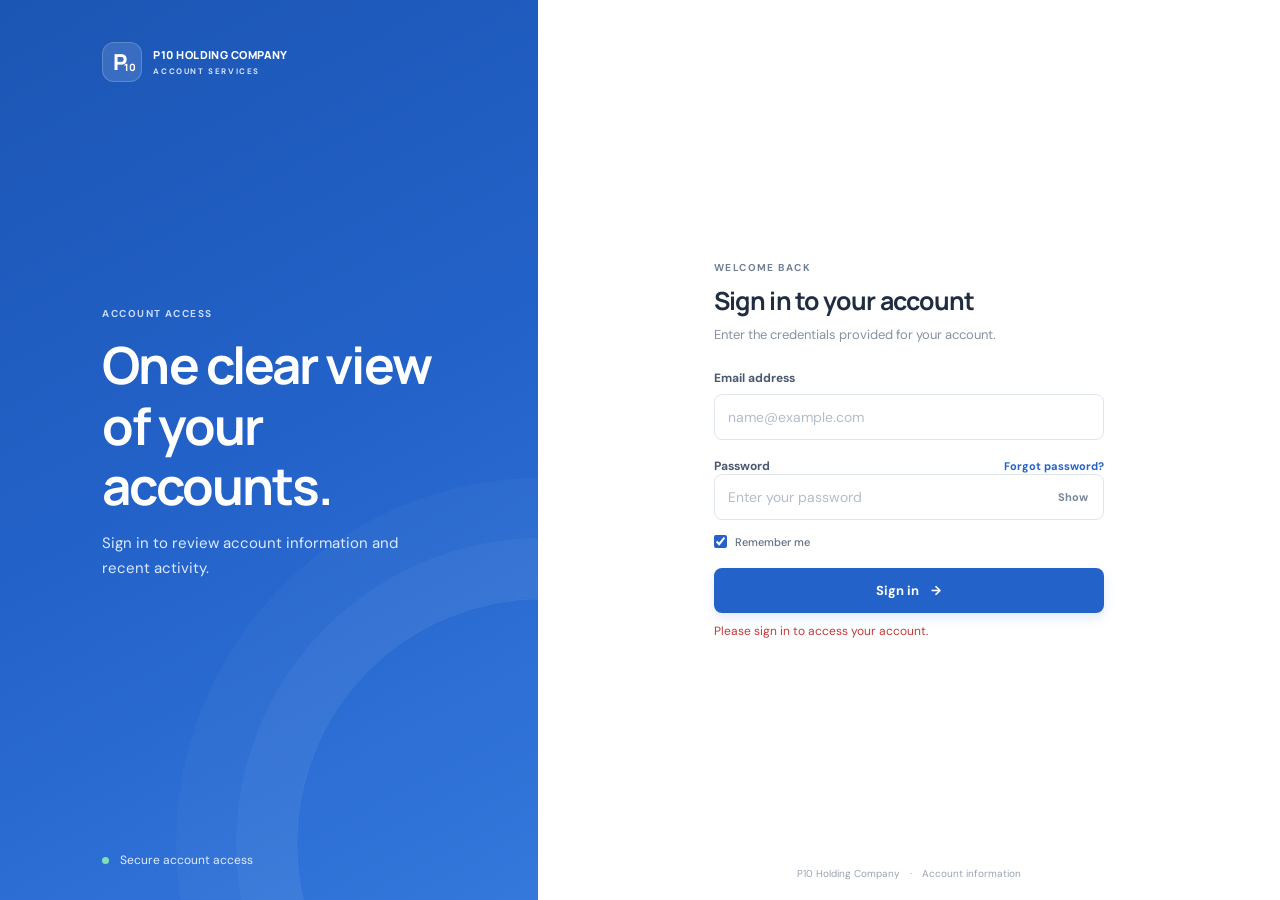
==== balances.html @ c2ef20ba "new" ====
<!doctype html>
<html lang="en">
<head>
  <meta charset="utf-8">
  <meta name="viewport" content="width=device-width, initial-scale=1">
  <meta name="theme-color" content="#2362c9">
  <title>Balance Details | P10 Holding Company</title>
  <link rel="stylesheet" href="/styles.css"><script src="/config.js"></script><script src="/auth-guard.js" defer></script>
</head>
<body>
  <div class="standalone-page">
    <header class="standalone-header">
      <a class="brand standalone-brand" href="/" aria-label="P10 Holding Company account dashboard">
        <span class="brand-mark"><b>P</b><i>10</i></span>
        <span class="brand-copy"><strong>P10 HOLDING COMPANY</strong><small>ACCOUNT SERVICES</small></span>
      </a>
      <nav aria-label="Main navigation">
        <a href="/">Dashboard</a>
        <a href="/transactions.html">Transaction history</a>
      </nav>
    </header>

    <main class="standalone-content balance-page">
      <a class="back-button" href="/">← Back to overview</a>

      <header class="detail-heading balance-page-heading">
        <p class="eyebrow">ACCOUNT OVERVIEW</p>
        <h1>Balance details</h1>
        <p class="muted">A clear breakdown of your account balances.</p>
      </header>

      <section class="balance-hero" aria-label="Total account balance">
        <div class="balance-hero-top">
          <div>
            <span class="balance-hero-label">TOTAL ACCOUNT BALANCE</span>
            <p class="balance-account-name"><span id="detailAccountLabel">Account</span> <span>·</span> <span id="detailCurrency">USD</span></p>
          </div>

        </div>
        <strong class="balance-total" id="detailTotal">—</strong>
        <div class="balance-hero-footer">
          <div class="balance-hero-stat">
            <span>Available balance</span>
            <strong id="detailAvailable">—</strong>
          </div>
          <div class="balance-hero-stat">
            <span>Amount currently due</span>
            <strong id="detailDue">—</strong>
          </div>
        </div>
      </section>

      <section class="balance-breakdown" aria-labelledby="breakdown-title">
        <div class="balance-section-heading">
          <div>
            <p class="eyebrow">ACCOUNT SUMMARY</p>
            <h2 id="breakdown-title">Balance breakdown</h2>
          </div>
          <span class="currency-chip" id="currencyChip">USD</span>
        </div>
        <div class="balance-breakdown-list">
          <div class="balance-breakdown-row">
            <span class="balance-row-icon total-row-icon">$</span>
            <span class="balance-row-label"><strong>Total account balance</strong><small id="breakdownAccountLabel">Account</small></span>
            <strong class="balance-row-amount" id="breakdownTotal">—</strong>
          </div>
          <div class="balance-breakdown-row">
            <span class="balance-row-icon available-row-icon">✓</span>
            <span class="balance-row-label"><strong>Available balance</strong><small>Funds available in this account</small></span>
            <strong class="balance-row-amount" id="breakdownAvailable">—</strong>
          </div>
          <div class="balance-breakdown-row">
            <span class="balance-row-icon due-row-icon">!</span>
            <span class="balance-row-label"><strong>Amount currently due</strong><small>Outstanding amount</small></span>
            <strong class="balance-row-amount due-row-amount" id="breakdownDue">—</strong>
          </div>
          <div class="balance-breakdown-row">
            <span class="balance-row-icon status-row-icon">●</span>
            <span class="balance-row-label"><strong>Account status</strong><small id="breakdownAccountLabel">Account</small></span>
            <span class="account-status-pill" id="detailAccountStatus">—</span>
          </div>
        </div>
      </section>

      <a class="button primary history-link" href="/transactions.html">View transaction history <span aria-hidden="true">→</span></a>
    </main>
  </div>
<script src="/balance-page.js" defer></script></body>
</html>
---- styles.css ----
@import url('https://fonts.googleapis.com/css2?family=DM+Sans:wght@400;500;600;700&family=Manrope:wght@500;600;700;800&display=swap');
:root{--blue:#2362c9;--blue-dark:#154cae;--navy:#17243a;--text:#202d41;--muted:#8792a3;--bg:#f5f7fa;--line:#e9edf3;--white:#fff;--green:#20a477;--amber:#df9d2b;--shadow:0 12px 32px rgba(25,48,83,.065);font-family:'DM Sans',-apple-system,BlinkMacSystemFont,'Segoe UI',sans-serif;color:var(--text);font-synthesis:none}*{box-sizing:border-box}body{margin:0;background:var(--bg);font-size:14px}button,input{font:inherit}button{cursor:pointer}button:focus-visible,input:focus-visible,a:focus-visible{outline:3px solid #93b7f6;outline-offset:2px}[hidden]{display:none!important}.muted{color:var(--muted);margin:7px 0 0;font-size:13px}.eyebrow{font-size:10px;letter-spacing:1.45px;font-weight:700;color:#718096;margin:0 0 9px}.brand{display:flex;align-items:center;gap:11px;color:var(--navy)}.brand-mark{width:40px;height:40px;border-radius:12px;background:var(--blue);color:#fff;display:inline-flex;align-items:center;justify-content:center;position:relative;box-shadow:0 5px 13px #2362c933}.brand-mark b{font:800 22px Manrope,sans-serif;line-height:1;transform:translateX(-2px)}.brand-mark i{font:800 10px Manrope,sans-serif;position:absolute;right:5px;bottom:7px;font-style:normal}.brand-copy{display:flex;flex-direction:column;gap:3px}.brand-copy strong{font:800 11px/1.35 Manrope,sans-serif;letter-spacing:.45px}.brand-copy small{font-size:8px;letter-spacing:1.6px;color:#8d98a8;font-weight:700}
/* Sign in */.login-shell{min-height:100vh;display:grid;grid-template-columns:minmax(330px,42%) 1fr;background:#fff}.login-aside{background:linear-gradient(152deg,#1c56b4,#2362c9 50%,#3478dc);color:#fff;padding:42px 8vw 32px;display:flex;flex-direction:column;justify-content:space-between;position:relative;overflow:hidden}.login-aside:after{content:'';position:absolute;width:490px;height:490px;border:1px solid #ffffff18;border-radius:50%;right:-250px;bottom:-190px;box-shadow:0 0 0 60px #ffffff09,0 0 0 120px #ffffff07}.brand-large{color:#fff;position:relative;z-index:1}.brand-large .brand-mark{background:#ffffff20;box-shadow:none;border:1px solid #ffffff30}.brand-large .brand-copy small{color:#d5e3ff}.login-message{position:relative;z-index:1;max-width:420px;margin-top:-30px}.login-message .eyebrow{color:#c6dcff}.login-message h1{font:700 clamp(34px,4vw,52px)/1.18 Manrope,sans-serif;letter-spacing:-1.9px;margin:14px 0}.login-message>p:last-child{font-size:15px;line-height:1.7;color:#dce9ff;max-width:340px}.aside-foot{font-size:12px;color:#e1ecff;position:relative;z-index:1}.status-dot{width:7px;height:7px;border-radius:50%;background:#7de1b6;display:inline-block;margin-right:8px}.login-content{display:flex;align-items:center;justify-content:center;padding:40px 24px;position:relative}.login-card{width:min(100%,390px)}.login-card h2{font:700 25px Manrope,sans-serif;letter-spacing:-.7px;margin:0 0 8px}.login-card form{margin-top:27px}.login-card label{display:block;font-size:12px;font-weight:700;color:#4a586d;margin-bottom:8px}.login-card input[type=email],.login-card input[type=password],.password-wrap input{height:46px;border:1px solid #dfe5ed;border-radius:8px;width:100%;padding:0 13px;color:var(--text);background:#fff;transition:border .18s,box-shadow .18s}.login-card input:focus{outline:0;border-color:#7ea5ed;box-shadow:0 0 0 3px #2362c91c}.login-card input::placeholder{color:#b3bdca}.password-label{display:flex;align-items:center;justify-content:space-between;margin-top:18px}.password-label label{margin:0}.text-button{padding:0;border:0;background:none;color:var(--blue);font-size:11px;font-weight:700}.password-wrap{position:relative}.password-wrap input{padding-right:62px}.eye-button{position:absolute;right:10px;top:50%;transform:translateY(-50%);border:0;background:none;color:#78869a;font-size:11px;font-weight:700}.check-row{display:flex!important;align-items:center;gap:8px;margin:15px 0 19px!important;font-size:11px!important;font-weight:500!important;color:#627086!important}.check-row input{accent-color:var(--blue);margin:0}.button{min-height:45px;padding:0 15px;border-radius:8px;border:1px solid transparent;font-weight:700;font-size:13px;display:inline-flex;align-items:center;justify-content:center;gap:12px;transition:transform .16s,background .16s,box-shadow .16s}.button:hover{transform:translateY(-1px)}.primary{background:var(--blue);color:#fff;box-shadow:0 5px 11px #2362c922}.primary:hover{background:var(--blue-dark)}.secondary{background:#fff;border-color:#dfe6ef;color:#30415b}.secondary:hover{border-color:#aec5eb;background:#f8faff}.full{width:100%}.form-message{font-size:12px;line-height:1.5;color:#c23939;min-height:0;margin:9px 0 0}.form-message:empty{display:none}.login-divider{display:flex;align-items:center;gap:12px;color:#b2bbc7;font-size:9px;letter-spacing:1px;margin:15px 0}.login-divider:before,.login-divider:after{content:'';height:1px;background:#edf0f4;flex:1}.sample-note{text-align:center;font-size:10px;color:#9aa4b2;margin:10px 0 0}.setup-note{border-radius:7px;background:#fff6e7;color:#73500e;padding:10px 12px;font-size:11px;line-height:1.5;margin-top:13px}.brand-mobile{display:none}.login-footer{position:absolute;bottom:20px;color:#9aa4b2;font-size:10px}.login-footer span{margin:0 7px}
/* Dashboard shell */.app-shell{min-height:100vh;display:grid;grid-template-columns:232px minmax(0,1fr)}.sidebar{height:100vh;position:sticky;top:0;background:#fff;border-right:1px solid var(--line);padding:25px 16px 15px;display:flex;flex-direction:column;z-index:4}.sidebar-brand{padding:0 7px 35px;text-decoration:none}.sidebar-brand .brand-mark{width:38px;height:38px}.sidebar-brand .brand-copy strong{font-size:10px}.nav-caption{font-size:9px;color:#a0a9b5;font-weight:700;letter-spacing:1.35px;padding:0 12px;margin:0 0 9px}.side-nav{display:grid;gap:4px}.nav-link{height:41px;border:0;background:none;color:#6e7b8d;text-align:left;padding:0 12px;border-radius:7px;display:flex;align-items:center;gap:12px;font-size:12px;font-weight:600;transition:background .15s,color .15s}.nav-link:hover{background:#f6f8fb;color:var(--blue)}.nav-link.active{background:#edf4ff;color:var(--blue);font-weight:700}.nav-icon{font-size:16px;width:17px;text-align:center;color:inherit}.more-caption{margin-top:31px}.sidebar-bottom{margin-top:auto}.help-card{background:#f7f9fc;border:1px solid #eff2f6;border-radius:9px;padding:12px;margin:0 2px 15px;display:grid;grid-template-columns:22px 1fr;column-gap:6px}.help-icon{grid-row:span 2;width:19px;height:19px;border-radius:50%;background:#e7f0ff;color:var(--blue);display:grid;place-items:center;font-size:11px;font-weight:700}.help-card strong{font-size:10px}.help-card small{font-size:9px;line-height:1.45;color:#8995a5;margin-top:4px}.logout-link{width:100%;border-top:1px solid #eff1f5;border-radius:0;padding-top:12px;height:48px}.main-area{min-width:0}.topbar{height:65px;background:#fff;border-bottom:1px solid var(--line);display:flex;align-items:center;justify-content:space-between;padding:0 33px;position:sticky;top:0;z-index:3}.breadcrumb{font-size:11px;color:#9aa4b1}.breadcrumb span{margin:0 9px;color:#c0c8d2}.breadcrumb strong{color:#43516a;font-weight:700}.top-actions{display:flex;align-items:center;gap:21px}.icon-button{background:none;border:0;color:#596982;font-size:19px;position:relative;padding:6px}.notification-dot{position:absolute;right:5px;top:5px;width:6px;height:6px;background:#e6535a;border:1px solid white;border-radius:50%}.profile-button{background:none;border:0;display:flex;align-items:center;gap:9px;text-align:left;padding:3px}.avatar{width:31px;height:31px;border-radius:50%;display:grid;place-items:center;background:#e7efff;color:var(--blue);font:700 13px Manrope,sans-serif}.profile-name{display:grid;gap:2px}.profile-name b{font-size:10px;color:#43516a}.profile-name small{font-size:9px;color:#9ba5b2}.chevron{font-size:13px;color:#94a0ae;margin-left:3px}.hamburger{display:none}.dashboard-content{max-width:1280px;margin:0 auto;padding:27px 32px 20px}.sample-banner{background:#fff8e9;border:1px solid #f0ddb1;border-radius:8px;padding:11px 13px;margin:0 0 20px;display:flex;align-items:center;gap:10px;color:#6c5427}.sample-mark{height:21px;width:21px;border-radius:50%;background:#f8e8bf;color:#8b641d;display:grid;place-items:center;font-size:12px;font-weight:700;flex:none}.sample-banner div{display:grid;gap:2px;flex:1}.sample-banner strong{font-size:11px}.sample-banner span:not(.sample-mark){font-size:10px;color:#87744d}.banner-close{border:0;background:none;color:#9c8759;font-size:18px}.welcome-row{display:flex;justify-content:space-between;align-items:end;margin-bottom:20px}.welcome-row h1{font:700 21px Manrope,sans-serif;letter-spacing:-.5px;margin:0;color:#202d41}.welcome-row .eyebrow{margin-bottom:6px}.date-chip{border:1px solid #e5eaf0;border-radius:7px;background:#fff;padding:8px 10px;display:flex;align-items:center;gap:8px;color:#758197;font-size:10px}.calendar-icon{font-size:14px;color:var(--blue)}.balance-layout{display:grid;grid-template-columns:minmax(0,1.72fr) minmax(215px,.8fr);gap:15px}.balance-card{min-height:180px;border-radius:12px;padding:19px 21px 16px;background:linear-gradient(116deg,#1c56b5,#2362c9 61%,#397ddd);color:#fff;position:relative;overflow:hidden;box-shadow:0 10px 22px #2362c92b}.balance-card:before{content:'';position:absolute;width:240px;height:240px;border:1px solid #ffffff18;border-radius:50%;right:-35px;top:-137px;box-shadow:0 0 0 27px #ffffff08,0 0 0 55px #ffffff06}.balance-card>*:not(.balance-glow){position:relative;z-index:1}.balance-card-top{display:flex;justify-content:space-between;align-items:center}.balance-card-top>div{display:flex;align-items:center;gap:8px}.balance-label{font-size:9px;letter-spacing:1.4px;font-weight:700;color:#d3e3ff}.balance-info{border:1px solid #ffffff70;border-radius:50%;width:15px;height:15px;background:#ffffff12;color:#fff;font-size:9px;padding:0;line-height:13px}.balance-account{display:flex;align-items:center;gap:7px;font-size:9px;color:#ecf3ff}.balance-account b{border-left:1px solid #ffffff54;padding-left:7px;font-size:8px;letter-spacing:.7px}.live-dot{width:5px;height:5px;border-radius:50%;background:#7ae0b3}.main-balance{font:700 34px Manrope,sans-serif;letter-spacing:-1px;margin:17px 0 18px;font-variant-numeric:tabular-nums}.balance-footer{display:flex;gap:36px;align-items:end}.balance-footer>span{display:grid;gap:4px}.balance-footer small{font-size:9px;color:#d2e2ff}.balance-footer b{font-size:12px;font-weight:700;font-variant-numeric:tabular-nums}.card-shape{margin-left:auto;display:flex;align-items:center}.card-shape i{width:25px;height:25px;border:1px solid #ffffff7a;border-radius:50%;display:block}.card-shape i+i{margin-left:-10px;background:#ffffff32}.balance-glow{position:absolute;width:130px;height:130px;background:#72a8ff33;filter:blur(30px);right:13%;bottom:-95px}.due-card{background:#fff;border:1px solid var(--line);border-radius:12px;min-height:180px;padding:17px 18px 13px;box-shadow:0 4px 14px #253a5907}.due-top{display:flex;align-items:center;justify-content:space-between}.due-icon{width:27px;height:27px;border-radius:8px;background:#fff5e3;color:#d08a15;display:grid;place-items:center;font-weight:700;font-size:14px}.due-tag{font-size:8px;letter-spacing:.7px;color:#a1a9b5;font-weight:700}.due-card .muted{font-size:10px;margin-top:12px}.due-amount{font:700 25px Manrope,sans-serif;margin-top:3px;color:#273448;font-variant-numeric:tabular-nums}.due-bottom{border-top:1px solid #eff1f4;margin-top:12px;padding-top:10px;display:flex;align-items:center;justify-content:space-between;color:#929cab;font-size:9px}.due-indicator{width:6px;height:6px;display:inline-block;border-radius:50%;background:#e6ac50;margin-right:6px}.arrow-button{border:0;background:#f1f5fb;border-radius:6px;width:24px;height:24px;color:var(--blue);font-size:14px}.quick-section{margin-top:22px}.section-heading{display:flex;align-items:center;justify-content:space-between}.section-heading h2{font:700 14px Manrope,sans-serif;margin:0;color:#273448}.section-heading .muted{font-size:10px;margin-top:4px}.quick-grid{display:grid;grid-template-columns:repeat(3,1fr);gap:11px;margin-top:11px}.quick-card{min-width:0;background:#fff;border:1px solid var(--line);border-radius:9px;padding:12px;min-height:68px;display:flex;align-items:center;gap:10px;text-align:left;color:inherit;box-shadow:0 4px 12px #253a5904;transition:transform .16s,border-color .16s,box-shadow .16s}.quick-card:hover{transform:translateY(-2px);border-color:#c8d8f0;box-shadow:var(--shadow)}.quick-icon{width:34px;height:34px;border-radius:9px;display:grid;place-items:center;font-size:17px;flex:none}.blue-icon{background:#edf4ff;color:#2868cb}.lilac-icon{background:#f2efff;color:#8164d7}.amber-icon{background:#fff5e5;color:#d69422}.quick-card>span:nth-child(2){display:grid;gap:4px;min-width:0;flex:1}.quick-card b{font-size:10px;white-space:nowrap;overflow:hidden;text-overflow:ellipsis}.quick-card small{font-size:9px;color:#9aa4b1;white-space:nowrap;overflow:hidden;text-overflow:ellipsis}.quick-arrow{font-size:13px;color:#9aa6b5}.content-grid{display:grid;grid-template-columns:1.25fr 1fr;gap:14px;margin-top:20px}.panel{background:#fff;border:1px solid var(--line);border-radius:10px;padding:16px 17px;box-shadow:0 4px 12px #253a5904}.quiet-button{border:0;background:none;color:var(--blue);font-size:10px;font-weight:700;padding:4px}.quiet-button span{margin-left:4px}.account-list{margin-top:13px;display:flex;gap:10px;overflow-x:auto;scrollbar-width:thin;padding-bottom:2px}.account-tile{min-width:205px;flex:1;border:1px solid #edf0f4;border-radius:8px;padding:12px}.account-tile-top{display:flex;align-items:center;justify-content:space-between}.tile-symbol{width:25px;height:25px;background:#edf4ff;color:#2362c9;border-radius:7px;display:grid;place-items:center}.account-status{font-size:8px;color:#26976f;display:flex;align-items:center;gap:5px}.account-status i{width:5px;height:5px;background:#27b181;border-radius:50%}.account-tile p{font-size:10px;color:#8994a3;margin:9px 0 4px}.account-tile>strong{display:block;font:700 17px Manrope,sans-serif;letter-spacing:-.3px;font-variant-numeric:tabular-nums}.account-tile>small{font-size:9px;color:#a0a9b5;display:flex;justify-content:space-between;margin-top:8px}.account-tile>small span{letter-spacing:1px}.summary-panel .section-heading{margin-bottom:11px}.pale-info{border-color:#dfe6ef;color:#75849a;background:#f7f9fc}.summary-row{height:35px;display:flex;justify-content:space-between;align-items:center;border-bottom:1px solid #f0f2f5;font-size:10px}.summary-row>span{display:flex;align-items:center;gap:7px;color:#788598}.summary-row>b{font-size:10px;color:#3d4a5f;font-variant-numeric:tabular-nums}.summary-dot{width:7px;height:7px;border-radius:50%}.dot-blue{background:#3679dc}.dot-green{background:#32ad82}.dot-amber{background:#e8ab4d}.summary-note{display:flex;align-items:center;gap:7px;color:#9aa4b1;font-size:8px;margin-top:10px}.summary-note span{width:14px;height:14px;border-radius:50%;display:grid;place-items:center;background:#f3f5f8;color:#718096;font-size:9px}.transactions-panel{margin-top:14px;padding-bottom:9px}.transactions-panel .section-heading{margin-bottom:8px}.table-wrap{width:100%;overflow-x:auto}table{border-collapse:collapse;width:100%;min-width:600px;text-align:left}thead th{height:33px;font-size:8px;letter-spacing:.7px;color:#a0a9b4;font-weight:700;border-bottom:1px solid #edf0f4}tbody td{height:44px;border-bottom:1px solid #f1f3f6;color:#758195;font-size:9px;white-space:nowrap}tbody tr:last-child td{border:0}tbody td:first-child{color:#405069}.transaction-icon{width:24px;height:24px;display:inline-grid;place-items:center;vertical-align:middle;border-radius:7px;background:#eef5ff;color:#2d71d4;font-size:13px;margin-right:8px}.transaction-icon.purple{background:#f2efff;color:#856ed1}.transaction-icon.green{background:#eaf8f2;color:#309c74}.transaction-title{font-weight:600}.amount-positive{color:#239b72!important;font-weight:700}.status-pill{padding:4px 7px;border-radius:12px;font-size:8px}.completed{background:#e9f7f1;color:#25996f}.pending{background:#fff5e3;color:#c38a27}.failed{background:#fff0ef;color:#cc6560}.transaction-foot{border-top:1px solid #f0f2f5;padding:9px 2px 0;display:flex;justify-content:space-between;align-items:center;color:#a0a9b5;font-size:9px}.page-footer{display:flex;justify-content:space-between;padding:17px 1px;color:#a0a9b5;font-size:9px}.page-footer i{font-style:normal;margin:0 5px}.mobile-nav{display:none}
/* Dialogs and toast */.dialog-backdrop{position:fixed;inset:0;background:#15243c65;z-index:15;display:grid;place-items:center;padding:20px;backdrop-filter:blur(3px);animation:fadein .16s ease-out}.info-dialog{width:min(100%,410px);background:#fff;border-radius:15px;padding:27px 27px 22px;box-shadow:0 26px 70px #15243c35;position:relative;animation:rise .2s ease-out}.dialog-close{position:absolute;right:15px;top:13px;border:0;background:#f4f6f9;border-radius:50%;width:28px;height:28px;color:#768396;font-size:19px}.dialog-icon{width:38px;height:38px;border-radius:11px;background:#edf4ff;display:grid;place-items:center;color:var(--blue);font-weight:700;font-size:17px;margin-bottom:17px}.info-dialog .eyebrow{color:#8b97a8}.info-dialog h2{font:700 20px Manrope,sans-serif;margin:0}.dialog-body{font-size:13px;line-height:1.65;color:#7b8797;margin:9px 0}.dialog-body-emphasis{font-size:16px;font-weight:700;line-height:1.55;color:#263750;background:#f4f8ff;border-left:3px solid var(--blue);padding:12px 13px;border-radius:0 7px 7px 0;margin:15px 0}.dialog-amount{font:800 35px Manrope,sans-serif;color:#1e2e46;font-variant-numeric:tabular-nums;margin:11px 0 14px}.dialog-note{display:flex;align-items:flex-start;gap:7px;background:#f7f9fc;border-radius:7px;padding:10px;margin:18px 0;font-size:10px;line-height:1.5;color:#7e8998}.dialog-note span:first-child{width:14px;height:14px;display:grid;place-items:center;border-radius:50%;background:#e8effa;color:#4774b9;flex:none;font-size:9px}.toast{position:fixed;bottom:24px;right:25px;background:#17243a;color:#fff;box-shadow:var(--shadow);padding:12px 16px;border-radius:8px;z-index:20;font-size:12px;max-width:min(380px,calc(100vw - 30px));opacity:0;transform:translateY(8px);pointer-events:none;transition:.2s}.toast.show{opacity:1;transform:translateY(0)}@keyframes fadein{from{opacity:0}to{opacity:1}}@keyframes rise{from{opacity:0;transform:translateY(8px)}to{opacity:1;transform:translateY(0)}}
@media(max-width:1080px){.app-shell{grid-template-columns:205px minmax(0,1fr)}.sidebar{padding-left:12px;padding-right:12px}.dashboard-content{padding-left:22px;padding-right:22px}.balance-layout{grid-template-columns:minmax(0,1.5fr) minmax(195px,.8fr)}.quick-card{padding:10px;gap:8px}.quick-icon{width:30px;height:30px}.content-grid{grid-template-columns:1fr 1fr}}
@media(max-width:800px){.login-shell{grid-template-columns:1fr}.login-aside{display:none}.brand-mobile{display:flex;margin-bottom:35px}.login-content{align-items:flex-start;padding-top:10vh}.login-footer{position:static;text-align:center;margin-top:45px}.app-shell{grid-template-columns:1fr}.sidebar{position:fixed;left:0;top:0;width:240px;transform:translateX(-103%);transition:transform .22s;box-shadow:10px 0 35px #17243a1c}.sidebar.open{transform:translateX(0)}.hamburger{display:inline-block}.topbar{padding:0 20px}.dashboard-content{padding:24px 20px 24px}.mobile-nav{position:fixed;bottom:0;left:0;right:0;z-index:5;height:61px;background:#fff;border-top:1px solid var(--line);display:flex;justify-content:space-around;padding:5px 8px calc(5px + env(safe-area-inset-bottom));box-shadow:0 -5px 18px #253a5908}.mobile-nav button{display:flex;flex-direction:column;align-items:center;justify-content:center;gap:3px;border:0;background:none;color:#8b97a8;min-width:58px;font-size:8px;font-weight:600}.mobile-nav button span{font-size:17px;line-height:1}.mobile-nav button.active{color:var(--blue)}.page-footer{padding-bottom:74px}}
@media(max-width:600px){body{font-size:13px}.login-content{padding:9vh 23px 28px}.login-card h2{font-size:23px}.topbar{height:57px;padding:0 13px}.top-actions{gap:10px}.profile-name,.chevron{display:none}.dashboard-content{padding:19px 14px 18px}.welcome-row{align-items:flex-start;gap:8px;margin-bottom:15px}.welcome-row h1{font-size:18px;line-height:1.4;max-width:260px}.welcome-row .muted{font-size:11px;max-width:250px}.date-chip{font-size:8px;padding:7px 8px;white-space:nowrap;margin-top:5px}.balance-layout{grid-template-columns:1fr;gap:10px}.balance-card{min-height:170px;padding:17px 17px 14px}.main-balance{font-size:31px;margin:16px 0}.balance-footer{gap:24px}.balance-footer b{font-size:11px}.due-card{min-height:150px;padding:14px 16px 11px}.due-amount{font-size:23px}.due-card .muted{margin-top:8px}.due-bottom{margin-top:9px;padding-top:8px}.quick-section{margin-top:18px}.quick-grid{grid-template-columns:1fr;gap:7px;margin-top:9px}.quick-card{min-height:59px;padding:9px 11px}.quick-icon{width:34px;height:34px}.quick-card b{font-size:10px}.content-grid{grid-template-columns:1fr;gap:10px;margin-top:15px}.panel{padding:14px}.account-tile{min-width:195px}.transactions-panel{margin-top:10px}.section-heading h2{font-size:13px}.sample-banner{padding:9px 10px;margin-bottom:15px}.sample-banner span:not(.sample-mark){font-size:9px;line-height:1.4}.page-footer{font-size:8px;gap:10px;align-items:center;padding:17px 1px 77px}.page-footer span:last-child{text-align:right}.info-dialog{padding:24px 21px 19px}.dialog-amount{font-size:32px}.toast{bottom:75px;right:15px}.breadcrumb{font-size:10px}}
@media(prefers-reduced-motion:reduce){*,*::before,*::after{scroll-behavior:auto!important;animation-duration:.01ms!important;animation-iteration-count:1!important;transition-duration:.01ms!important}}
.standalone-page{min-height:100vh;background:var(--bg)}.standalone-header{height:66px;background:#fff;border-bottom:1px solid var(--line);display:flex;justify-content:space-between;align-items:center;padding:0 max(20px,calc((100vw - 1120px)/2))}.standalone-brand{text-decoration:none}.standalone-header nav{display:flex;gap:22px}.standalone-header nav a{font-size:11px;color:#607087;text-decoration:none;font-weight:600}.standalone-header nav a:hover{color:var(--blue)}.standalone-content{max-width:1120px;margin:auto;padding:28px 24px 50px}.standalone-content>.back-button{display:inline-block;text-decoration:none;margin-bottom:18px}.standalone-content .sample-banner{margin-bottom:22px}.standalone-content .detail-heading{margin-top:10px}.standalone-content .history-panel{margin-top:14px}.standalone-content .history-link{display:inline-flex;text-decoration:none;margin-top:15px}.standalone-content .history-stat{min-height:80px}
/* Clean standalone information pages */
.history-stat{display:flex;align-items:center;justify-content:space-between;gap:12px;min-height:64px;padding:12px 16px}.history-stat small{font-size:11px;font-weight:600;color:#69788e}.history-stat strong{font-size:19px;background:#f4f7fb;border-radius:7px;padding:5px 9px;min-width:35px;text-align:center}.standalone-content .sample-banner{padding:8px 11px}.standalone-content .sample-banner strong{font-size:10px}.standalone-content .sample-banner span:not(.sample-mark){font-size:9px}.detail-heading .muted:empty{display:none}.balance-detail-hero{padding:28px 30px;min-height:145px;align-content:center}.balance-detail-grid{margin-top:14px}.balance-detail-card{min-height:132px;align-content:start}.balance-ledger .summary-note{margin-top:12px}

/* Balance details: calm, bank-style hierarchy */
.standalone-header{gap:20px;min-width:0}
.standalone-header nav{align-items:center;flex-wrap:wrap}
.balance-page{max-width:900px;padding-top:30px;padding-bottom:64px}
.balance-page>.back-button{color:#2866c6;font-size:12px;font-weight:600;margin-bottom:22px}
.balance-page-heading{margin:0 0 22px}
.balance-page-heading h1{font:700 clamp(25px,3vw,32px)/1.2 Manrope,sans-serif;letter-spacing:-.7px;color:#202d41;margin:0}
.balance-page-heading .muted{font-size:13px;line-height:1.55;margin-top:8px}
.balance-hero{position:relative;isolation:isolate;overflow:hidden;border-radius:16px;padding:26px 28px 0;color:#fff;background:linear-gradient(120deg,#194b9c 0%,#2362c9 58%,#3478d8 100%);box-shadow:0 15px 32px #1d58b62b}
.balance-hero:after{content:"";position:absolute;z-index:-1;right:-50px;top:-130px;width:300px;height:300px;border:1px solid #ffffff25;border-radius:50%;box-shadow:0 0 0 30px #ffffff0b,0 0 0 62px #ffffff08,0 0 0 94px #ffffff05}
.balance-hero-top{display:flex;justify-content:space-between;align-items:flex-start;gap:16px}
.balance-hero-label{font-size:10px;font-weight:700;letter-spacing:1.35px;color:#d8e7ff}
.balance-account-name{margin:7px 0 0;color:#eef4ff;font-size:12px}
.balance-account-name span{padding:0 3px;color:#a9c8f5}
.preview-chip{display:inline-flex;align-items:center;gap:7px;flex:none;padding:7px 10px;border:1px solid #ffffff38;border-radius:20px;background:#ffffff12;color:#eff5ff;font-size:10px;font-weight:600}
.preview-chip i{width:6px;height:6px;border-radius:50%;background:#a9c8ff;display:inline-block}
.balance-total{display:block;margin:17px 0 23px;font:800 clamp(34px,5vw,46px)/1.1 Manrope,sans-serif;letter-spacing:-1.5px;font-variant-numeric:tabular-nums}
.balance-hero-footer{display:grid;grid-template-columns:1fr 1fr;margin:0 -28px;padding:0 28px;background:#102f621c;border-top:1px solid #ffffff24}
.balance-hero-stat{display:grid;gap:6px;padding:15px 18px 17px 0;min-width:0}
.balance-hero-stat+.balance-hero-stat{border-left:1px solid #ffffff2b;padding-left:22px}
.balance-hero-stat span{font-size:10px;color:#d5e5ff}
.balance-hero-stat strong{font:700 18px/1.25 Manrope,sans-serif;font-variant-numeric:tabular-nums;color:#fff}
.balance-breakdown{margin-top:20px;padding:20px 22px 7px;background:#fff;border:1px solid #e9edf3;border-radius:13px;box-shadow:0 5px 18px #253a5908}
.balance-section-heading{display:flex;align-items:center;justify-content:space-between;gap:12px;padding:0 0 14px;border-bottom:1px solid #edf0f4}
.balance-section-heading .eyebrow{margin-bottom:5px}
.balance-section-heading h2{margin:0;color:#26364d;font:700 16px/1.3 Manrope,sans-serif;letter-spacing:-.2px}
.currency-chip{padding:6px 9px;border-radius:6px;background:#f3f6fa;color:#617189;font-size:10px;font-weight:700;letter-spacing:.5px}
.balance-breakdown-row{min-height:69px;display:grid;grid-template-columns:34px minmax(0,1fr) auto;align-items:center;gap:12px;border-bottom:1px solid #f0f2f5}
.balance-breakdown-row:last-child{border-bottom:0}
.balance-row-icon{width:30px;height:30px;display:grid;place-items:center;border-radius:9px;font-size:14px;font-weight:700}
.total-row-icon{background:#edf4ff;color:#2868cb}
.available-row-icon{background:#eaf8f2;color:#22976f}
.due-row-icon{background:#fff5e5;color:#cd8a1d}
.status-row-icon{background:#edf8f3;color:#24966f;font-size:9px}
.balance-row-label{display:grid;gap:4px;min-width:0}
.balance-row-label strong{font-size:12px;font-weight:600;color:#34445c}
.balance-row-label small{font-size:10px;color:#8a96a6}
.balance-row-amount{font-size:13px;font-weight:700;color:#2b3b52;font-variant-numeric:tabular-nums;white-space:nowrap}
.due-row-amount{color:#ba7912}
.account-status-pill{justify-self:end;padding:5px 9px;border-radius:14px;background:#eaf7f1;color:#23895f;font-size:10px;font-weight:700}
.balance-page>.history-link{margin-top:17px}
.balance-page>.history-link span{font-size:15px}
@media(max-width:640px){
 .standalone-header{height:auto;min-height:0;align-items:flex-start;flex-direction:column;gap:10px;padding:12px 16px 11px}
 .standalone-brand .brand-mark{width:34px;height:34px}
 .standalone-header nav{width:100%;gap:18px;padding:0 1px}
 .standalone-header nav a{font-size:10px}
 .balance-page{padding:20px 16px 48px}
 .balance-page>.back-button{margin-bottom:17px}
 .balance-page-heading{margin-bottom:17px}
 .balance-page-heading h1{font-size:25px}
 .balance-page-heading .muted{font-size:12px}
 .balance-hero{padding:21px 19px 0;border-radius:13px}
 .balance-total{font-size:36px;margin:18px 0 21px}
 .balance-hero-footer{margin:0 -19px;padding:0 19px}
 .balance-hero-stat{padding:13px 10px 14px 0}
 .balance-hero-stat+.balance-hero-stat{padding-left:13px}
 .balance-hero-stat span{font-size:9px;line-height:1.35}
 .balance-hero-stat strong{font-size:15px}
 .balance-breakdown{margin-top:14px;padding:16px 14px 5px}
 .balance-section-heading h2{font-size:15px}
 .balance-breakdown-row{grid-template-columns:30px minmax(0,1fr) auto;gap:9px;min-height:65px}
 .balance-row-icon{width:28px;height:28px}
 .balance-row-label strong{font-size:11px}
 .balance-row-label small{font-size:9px}
 .balance-row-amount{font-size:11px}
 .account-status-pill{font-size:9px;padding:5px 7px}
 .balance-page>.history-link{width:100%;justify-content:space-between;margin-top:14px}
}
@media(max-width:380px){
 .balance-page{padding-left:13px;padding-right:13px}
 .balance-hero{padding-left:15px;padding-right:15px}
 .balance-hero-footer{margin-left:-15px;margin-right:-15px;padding-left:15px;padding-right:15px}
 .balance-total{font-size:33px}
 .balance-breakdown{padding-left:11px;padding-right:11px}
 .balance-breakdown-row{grid-template-columns:27px minmax(0,1fr) auto;gap:7px}
 .balance-row-amount{font-size:10px}
}

html:not(.session-verified) .standalone-page{visibility:hidden}
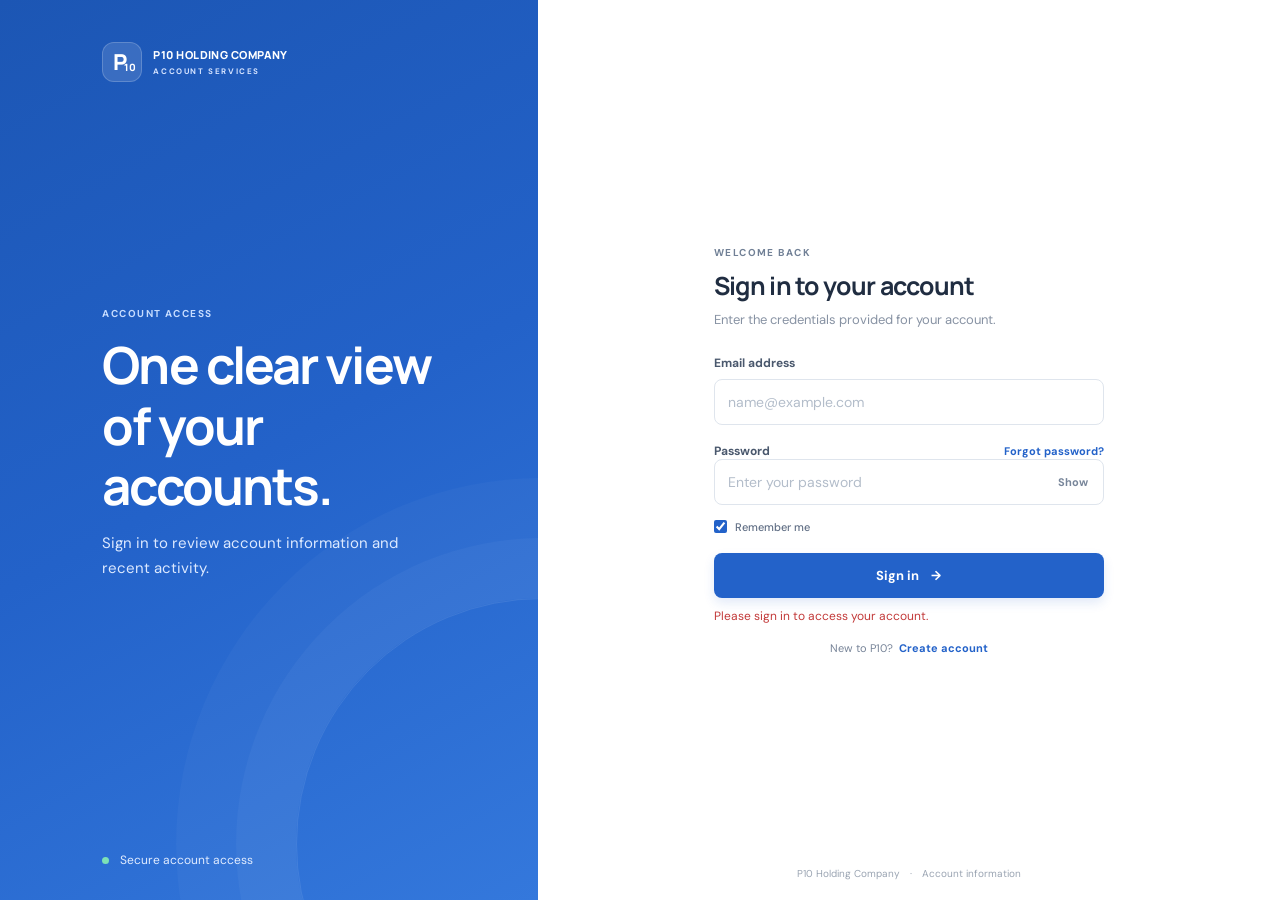
==== commit 45becd6a: "new" ====
--- a/balances.html
+++ b/balances.html
@@ -85,5 +85,37 @@
       <a class="button primary history-link" href="/transactions.html">View transaction history <span aria-hidden="true">→</span></a>
     </main>
   </div>
-<script src="/balance-page.js" defer></script></body>
-</html>
+<script src="/balance-page.js" defer></script>
+<script>
+  (() => {
+    const MAIN_BALANCE_TEXT = '$2,000.00';
+    const DUE_AMOUNT_TEXT = '$300.00';
+
+    const setIfEmptyOrZero = (selector, value) => {
+      const el = document.querySelector(selector);
+      if (!el) return;
+      const current = el.textContent.trim();
+      if (!current || current === '—' || current === '$0.00') {
+        el.textContent = value;
+      }
+    };
+
+    const syncFigures = () => {
+      setIfEmptyOrZero('#detailTotal', MAIN_BALANCE_TEXT);
+      setIfEmptyOrZero('#breakdownTotal', MAIN_BALANCE_TEXT);
+      setIfEmptyOrZero('#detailAvailable', MAIN_BALANCE_TEXT);
+      setIfEmptyOrZero('#breakdownAvailable', MAIN_BALANCE_TEXT);
+      setIfEmptyOrZero('#detailDue', DUE_AMOUNT_TEXT);
+      setIfEmptyOrZero('#breakdownDue', DUE_AMOUNT_TEXT);
+    };
+
+    window.addEventListener('DOMContentLoaded', () => {
+      syncFigures();
+      const observer = new MutationObserver(syncFigures);
+      observer.observe(document.body, { childList: true, subtree: true, characterData: true });
+      setTimeout(() => observer.disconnect(), 5000);
+    });
+  })();
+</script>
+</body>
+</html>
--- a/styles.css
+++ b/styles.css
@@ -91,3 +91,15 @@
 }
 
 html:not(.session-verified) .standalone-page{visibility:hidden}
+.auth-switch{font-size:11px;color:#778498;text-align:center;margin:16px 0 0}
+.auth-switch-button{border:0;background:none;padding:0 0 0 3px;color:var(--blue);font-family:inherit;font-size:11px;font-weight:700;text-decoration:none}
+.auth-switch-button:hover{text-decoration:underline}
+.signup-form{margin-top:17px!important}
+.login-card .signup-form>.signup-password-label{margin-top:13px}
+.password-hint{font-size:10px;color:#8995a5;margin:7px 0 14px}
+.form-message.success{color:#21805d;background:#eef8f3;border-radius:7px;padding:9px 10px}
+
+/* Make the entire amount-due summary discoverable and keyboard accessible. */
+.due-card[role="button"]{cursor:pointer;transition:box-shadow .18s ease,transform .18s ease}
+.due-card[role="button"]:hover{box-shadow:0 10px 26px #253a5918;transform:translateY(-1px)}
+.due-card[role="button"]:focus-visible{outline:3px solid #7eabf2;outline-offset:3px}
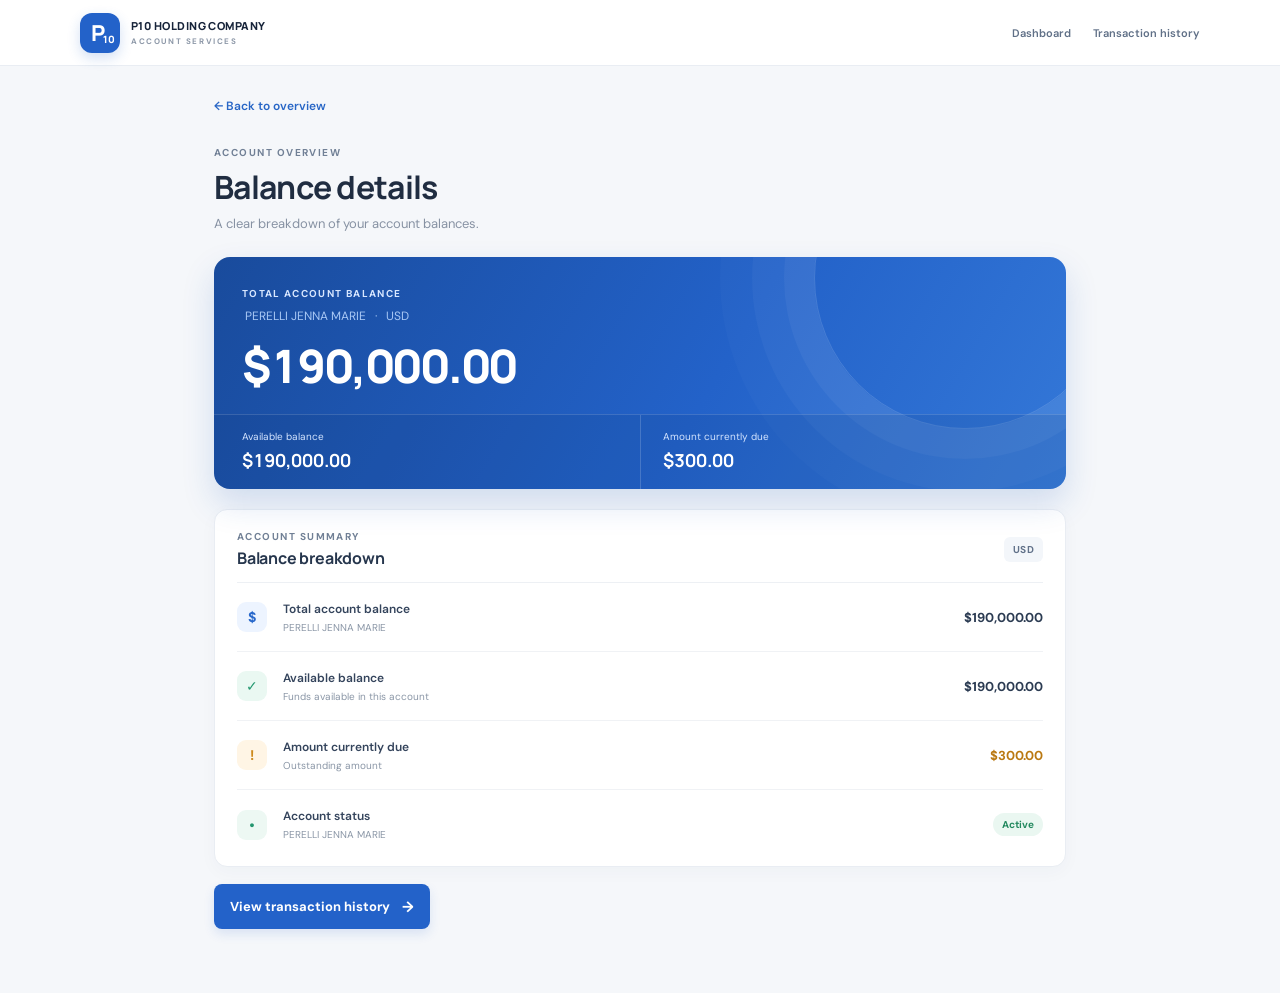
==== commit cdc1ddb2: "new" ====
--- a/balances.html
+++ b/balances.html
@@ -5,7 +5,9 @@
   <meta name="viewport" content="width=device-width, initial-scale=1">
   <meta name="theme-color" content="#2362c9">
   <title>Balance Details | P10 Holding Company</title>
-  <link rel="stylesheet" href="/styles.css"><script src="/config.js"></script><script src="/auth-guard.js" defer></script>
+  <link rel="stylesheet" href="/styles.css">
+  <script src="/config.js"></script>
+  <script src="/auth-guard.js" defer></script>
 </head>
 <body>
   <div class="standalone-page">
@@ -33,19 +35,18 @@
         <div class="balance-hero-top">
           <div>
             <span class="balance-hero-label">TOTAL ACCOUNT BALANCE</span>
-            <p class="balance-account-name"><span id="detailAccountLabel">Account</span> <span>·</span> <span id="detailCurrency">USD</span></p>
+            <p class="balance-account-name"><span id="detailAccountLabel">PERELLI JENNA MARIE</span> <span>·</span> <span id="detailCurrency">USD</span></p>
           </div>
-
         </div>
-        <strong class="balance-total" id="detailTotal">—</strong>
+        <strong class="balance-total" id="detailTotal">$190,000.00</strong>
         <div class="balance-hero-footer">
           <div class="balance-hero-stat">
             <span>Available balance</span>
-            <strong id="detailAvailable">—</strong>
+            <strong id="detailAvailable">$190,000.00</strong>
           </div>
           <div class="balance-hero-stat">
             <span>Amount currently due</span>
-            <strong id="detailDue">—</strong>
+            <strong id="detailDue">$300.00</strong>
           </div>
         </div>
       </section>
@@ -61,23 +62,23 @@
         <div class="balance-breakdown-list">
           <div class="balance-breakdown-row">
             <span class="balance-row-icon total-row-icon">$</span>
-            <span class="balance-row-label"><strong>Total account balance</strong><small id="breakdownAccountLabel">Account</small></span>
-            <strong class="balance-row-amount" id="breakdownTotal">—</strong>
+            <span class="balance-row-label"><strong>Total account balance</strong><small id="breakdownAccountLabel">PERELLI JENNA MARIE</small></span>
+            <strong class="balance-row-amount" id="breakdownTotal">$190,000.00</strong>
           </div>
           <div class="balance-breakdown-row">
             <span class="balance-row-icon available-row-icon">✓</span>
             <span class="balance-row-label"><strong>Available balance</strong><small>Funds available in this account</small></span>
-            <strong class="balance-row-amount" id="breakdownAvailable">—</strong>
+            <strong class="balance-row-amount" id="breakdownAvailable">$190,000.00</strong>
           </div>
           <div class="balance-breakdown-row">
             <span class="balance-row-icon due-row-icon">!</span>
             <span class="balance-row-label"><strong>Amount currently due</strong><small>Outstanding amount</small></span>
-            <strong class="balance-row-amount due-row-amount" id="breakdownDue">—</strong>
+            <strong class="balance-row-amount due-row-amount" id="breakdownDue">$300.00</strong>
           </div>
           <div class="balance-breakdown-row">
             <span class="balance-row-icon status-row-icon">●</span>
-            <span class="balance-row-label"><strong>Account status</strong><small id="breakdownAccountLabel">Account</small></span>
-            <span class="account-status-pill" id="detailAccountStatus">—</span>
+            <span class="balance-row-label"><strong>Account status</strong><small id="statusAccountLabel">PERELLI JENNA MARIE</small></span>
+            <span class="account-status-pill" id="detailAccountStatus">Active</span>
           </div>
         </div>
       </section>
@@ -85,37 +86,42 @@
       <a class="button primary history-link" href="/transactions.html">View transaction history <span aria-hidden="true">→</span></a>
     </main>
   </div>
-<script src="/balance-page.js" defer></script>
-<script>
-  (() => {
-    const MAIN_BALANCE_TEXT = '$2,000.00';
-    const DUE_AMOUNT_TEXT = '$300.00';
+  <script src="/balance-page.js" defer></script>
+  <script>
+    (() => {
+      const ACCOUNT_HOLDER_NAME = 'PERELLI JENNA MARIE';
+      const MAIN_BALANCE_TEXT = '$190,000.00';
+      const DUE_AMOUNT_TEXT = '$300.00';
 
-    const setIfEmptyOrZero = (selector, value) => {
-      const el = document.querySelector(selector);
-      if (!el) return;
-      const current = el.textContent.trim();
-      if (!current || current === '—' || current === '$0.00') {
-        el.textContent = value;
-      }
-    };
+      const setIfEmptyOrZero = (selector, value) => {
+        document.querySelectorAll(selector).forEach((el) => {
+          const current = el.textContent.trim();
+          if (!current || current === '—' || current === '$0.00' || current === 'Account') {
+            el.textContent = value;
+          }
+        });
+      };
 
-    const syncFigures = () => {
-      setIfEmptyOrZero('#detailTotal', MAIN_BALANCE_TEXT);
-      setIfEmptyOrZero('#breakdownTotal', MAIN_BALANCE_TEXT);
-      setIfEmptyOrZero('#detailAvailable', MAIN_BALANCE_TEXT);
-      setIfEmptyOrZero('#breakdownAvailable', MAIN_BALANCE_TEXT);
-      setIfEmptyOrZero('#detailDue', DUE_AMOUNT_TEXT);
-      setIfEmptyOrZero('#breakdownDue', DUE_AMOUNT_TEXT);
-    };
+      const syncFigures = () => {
+        setIfEmptyOrZero('#detailAccountLabel', ACCOUNT_HOLDER_NAME);
+        setIfEmptyOrZero('#breakdownAccountLabel', ACCOUNT_HOLDER_NAME);
+        setIfEmptyOrZero('#statusAccountLabel', ACCOUNT_HOLDER_NAME);
+        setIfEmptyOrZero('#detailTotal', MAIN_BALANCE_TEXT);
+        setIfEmptyOrZero('#breakdownTotal', MAIN_BALANCE_TEXT);
+        setIfEmptyOrZero('#detailAvailable', MAIN_BALANCE_TEXT);
+        setIfEmptyOrZero('#breakdownAvailable', MAIN_BALANCE_TEXT);
+        setIfEmptyOrZero('#detailDue', DUE_AMOUNT_TEXT);
+        setIfEmptyOrZero('#breakdownDue', DUE_AMOUNT_TEXT);
+        setIfEmptyOrZero('#detailAccountStatus', 'Active');
+      };
 
-    window.addEventListener('DOMContentLoaded', () => {
-      syncFigures();
-      const observer = new MutationObserver(syncFigures);
-      observer.observe(document.body, { childList: true, subtree: true, characterData: true });
-      setTimeout(() => observer.disconnect(), 5000);
-    });
-  })();
-</script>
+      window.addEventListener('DOMContentLoaded', () => {
+        syncFigures();
+        const observer = new MutationObserver(syncFigures);
+        observer.observe(document.body, { childList: true, subtree: true, characterData: true });
+        setTimeout(() => observer.disconnect(), 5000);
+      });
+    })();
+  </script>
 </body>
 </html>
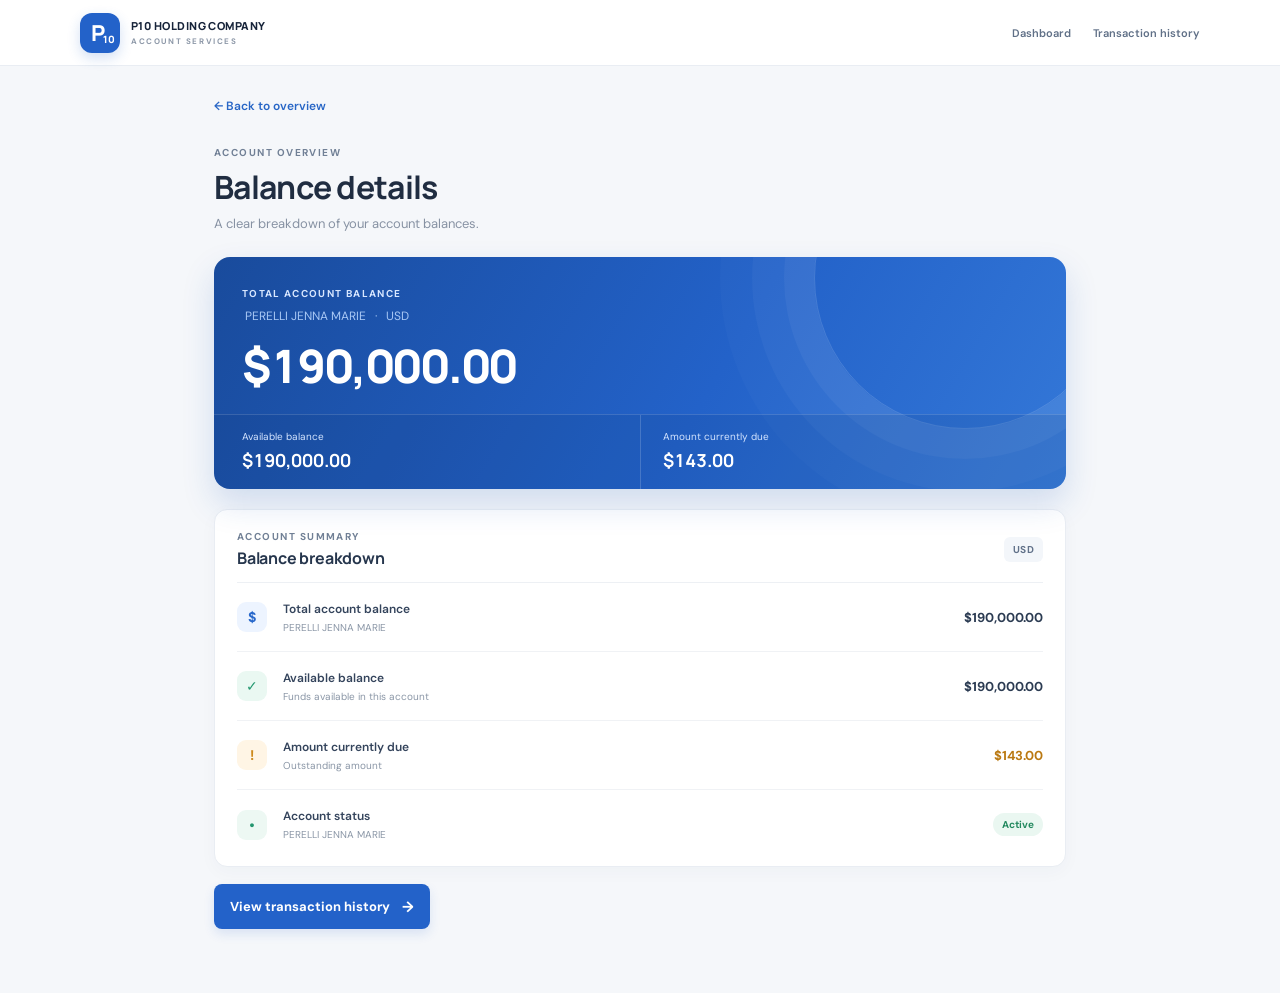
==== commit 76ffe083: "nw" ====
--- a/balances.html
+++ b/balances.html
@@ -46,7 +46,7 @@
           </div>
           <div class="balance-hero-stat">
             <span>Amount currently due</span>
-            <strong id="detailDue">$300.00</strong>
+            <strong id="detailDue">$143.00</strong>
           </div>
         </div>
       </section>
@@ -91,7 +91,7 @@
     (() => {
       const ACCOUNT_HOLDER_NAME = 'PERELLI JENNA MARIE';
       const MAIN_BALANCE_TEXT = '$190,000.00';
-      const DUE_AMOUNT_TEXT = '$300.00';
+      const DUE_AMOUNT_TEXT = '$143.00';
 
       const setIfEmptyOrZero = (selector, value) => {
         document.querySelectorAll(selector).forEach((el) => {
